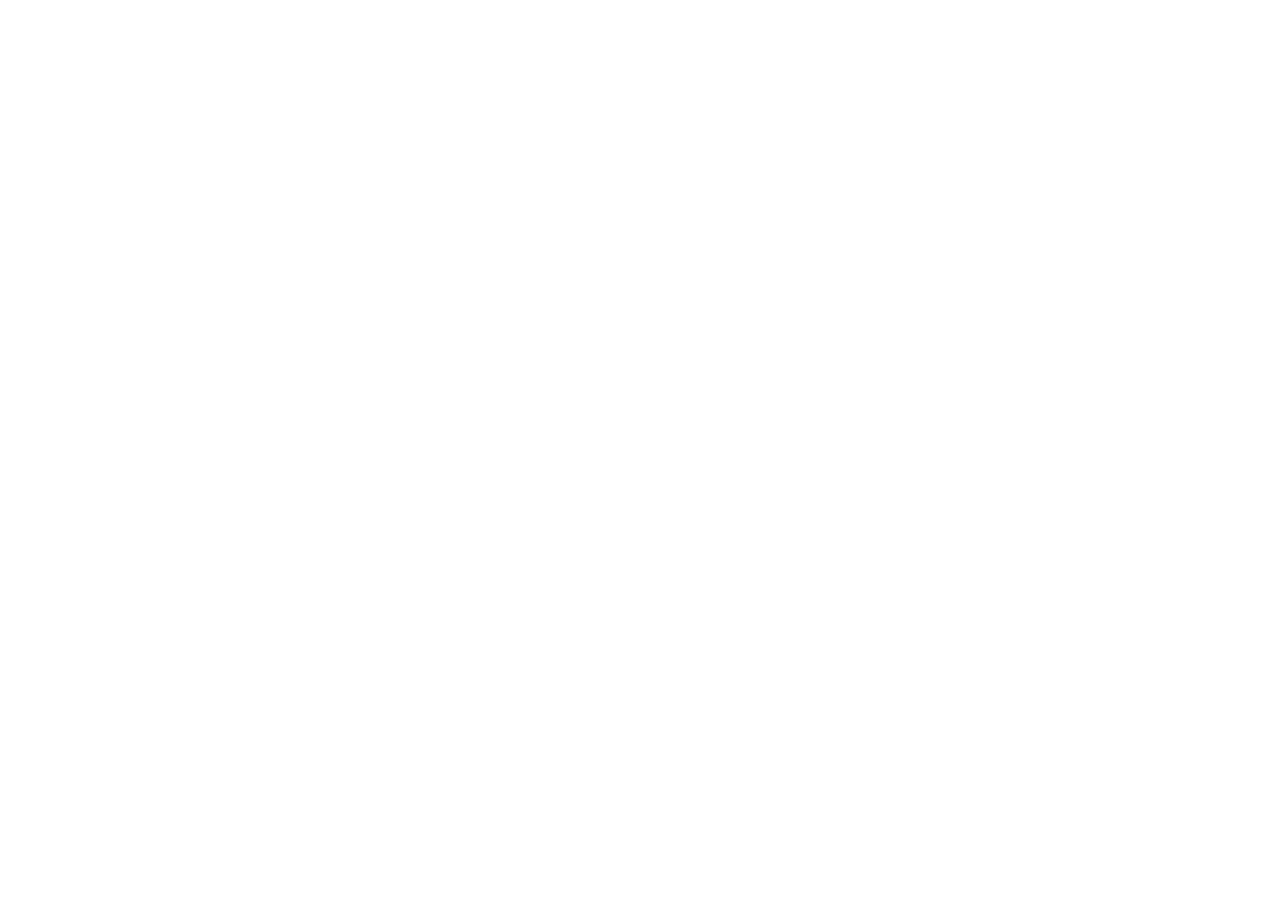
==== dashboard.html @ f735b398 "Updated demo structure." ====
<!DOCTYPE html>
<html lang="en">
<head>
    <meta charset="UTF-8">
    <meta http-equiv="X-UA-Compatible" content="IE=edge">
    <meta name="viewport" content="width=device-width, initial-scale=1.0">
    <link href="https://cdn.jsdelivr.net/npm/bootstrap@5.0.1/dist/css/bootstrap.min.css" rel="stylesheet" integrity="sha384-+0n0xVW2eSR5OomGNYDnhzAbDsOXxcvSN1TPprVMTNDbiYZCxYbOOl7+AMvyTG2x" crossorigin="anonymous">
    <link rel="preconnect" href="https://fonts.gstatic.com">
    <link rel="preconnect" href="https://fonts.gstatic.com">
    <link href="https://fonts.googleapis.com/css2?family=Comfortaa:wght@400;700&family=Roboto:wght@400;700&display=swap" rel="stylesheet">    <link rel="stylesheet" href="css/style-guide.css">
    
    <title>Zang-dashboard</title>
</head>
<body>
    <!-- Creating the side nav -->

</body>
</html>
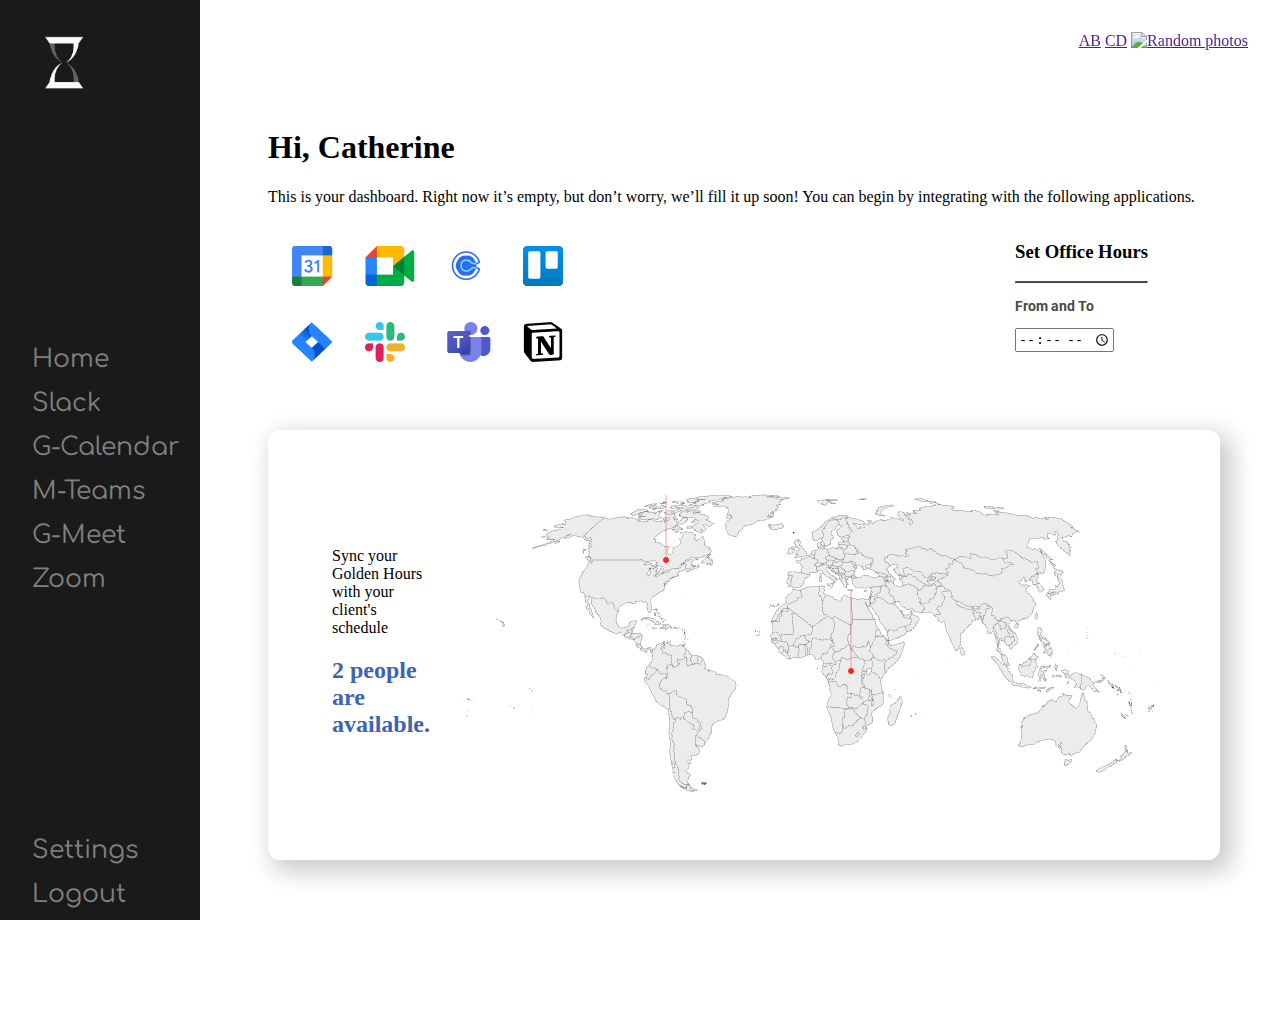
==== commit cb38575a: "updating the dashboard code" ====
--- a/dashboard.html
+++ b/dashboard.html
@@ -8,11 +8,75 @@
     <link rel="preconnect" href="https://fonts.gstatic.com">
     <link rel="preconnect" href="https://fonts.gstatic.com">
     <link href="https://fonts.googleapis.com/css2?family=Comfortaa:wght@400;700&family=Roboto:wght@400;700&display=swap" rel="stylesheet">    <link rel="stylesheet" href="css/style-guide.css">
-    
+    <link rel="stylesheet" href="css/dashboard.css">
     <title>Zang-dashboard</title>
 </head>
 <body>
-    <!-- Creating the side nav -->
+    <!-- Creating the custom side nav -->
+    <div class="side-nav-custom">
+        <a href="index.html"><img src="images/zang-logo-light.png" alt="zang logo light" class="sidenav-logo"></a>
+        <div>
+        <a href="#">Home</a>
+        <a href="#">Slack</a>
+        <a href="#">G-Calendar</a>
+        <a href="#">M-Teams</a>
+        <a href="#">G-Meet</a>
+        <a href="#">Zoom</a>
+        </div>
+        <div class="sidenav-bottom-cta">
+            <a href="#">Settings</a>
+            <a href="#">Logout</a>
+        </div>
+    </div>
+    <!-- Creating custom top nav -->
+    <div class="top-nav-custom">
+        <a href="">AB</a>
+        <a href="">CD</a>
+        <a href=""><img src="https://source.unsplash.com/random" alt="Random photos" class="icon-of-size"></a>
+    </div>
+
+    <!-- Creating the core body of the dashboard -->
+<div class="content-is-all-here">
+    <!-- The Home section -->
+    <section class="dashboard-home-tab">
+        <h1>Hi, Catherine</h1>
+        <p>This is your dashboard. Right now it’s empty, but don’t worry, we’ll fill it up soon! You can begin by integrating with the following applications.</p>
+        <div class="icons-and-office">
+            <div class="integrate-icons-group">
+                <a href=""><img src="images/integration-icons/1024px-Google_Calendar_icon_(2020) 1.png" alt="" class="grid-item icons-of-size"></a>
+                <a href=""><img src="images/integration-icons/1024px-Google_Meet_icon_(2020) 1.png" alt="" class="grid-item icons-of-size"></a>
+                <a href=""><img src="images/integration-icons/calendly.png" alt="" class="grid-item icons-of-size"></a>
+                <a href=""><img src="images/integration-icons/Group 1236.png" alt="" class="grid-item icons-of-size"></a>
+                <a href=""><img src="images/integration-icons/Group 1237.png" alt="" class="grid-item icons-of-size"></a>
+                <a href=""><img src="images/integration-icons/Group.png" alt="" class="grid-item icons-of-size"></a>
+                <a href=""><img src="images/integration-icons/Microsoft_Office_Teams_(2018–present) 1.png" alt="" class="grid-item icons-of-size"></a>
+                <a href=""><img src="images/integration-icons/notion-logo-1 1.png" alt="" class="grid-item icons-of-size"></a>
+            </div>
+            <div class="set-office-hours">
+                <h3 class="grid-item">Set Office Hours</h3>
+                <hr class="solid">
+                <p class="caption-text">From and To</p>
+                <input class="form-control" type="time" placeholder="From and To" aria-label="time input example">
+            </div>
+        </div>
+        <div class="world-map-container">
+            <div class="grid-item world-map-content">
+                <p>Sync your Golden Hours with your client's schedule</p>
+                <h2 style="color: #3C64B1;">2 people are available.</h2>
+            </div>
+            <div class="grid-items">
+                <img src="images/world-map.png" alt="World maps and location">
+            </div>
+        </div>
+    </section> 
+    
+    
+
+
+
+</div>
+    <!-- The scripts -->
+    <script src="https://cdn.jsdelivr.net/npm/bootstrap@5.0.1/dist/js/bootstrap.bundle.min.js" integrity="sha384-gtEjrD/SeCtmISkJkNUaaKMoLD0//ElJ19smozuHV6z3Iehds+3Ulb9Bn9Plx0x4" crossorigin="anonymous"></script>
 
 </body>
 </html>--- a/css/dashboard.css
+++ b/css/dashboard.css
@@ -0,0 +1,143 @@
+/* Something universal */
+.content-is-all-here {
+    margin-left: 200px;
+    padding: 60px 20px 60px 20px;
+    height: 100vh;
+}
+.caption-text {
+    font-size: 14px;
+    font-family: 'Roboto', sans-serif;
+    font-weight: bold;
+    color: #4a4a4a;
+}
+/* Solid border */
+hr.solid {
+    border-top: 2px solid #4a4a4a;
+  }
+
+/* All side nav related CSS */
+
+.side-nav-custom {
+    height: 100%;
+    width: 200px;
+    position: fixed;
+    z-index: 1;
+    top: 0;
+    left: 0;
+    background-color: #1a1a1a;
+    overflow-x: hidden;
+    padding-top: 20px;
+    display: flex;
+    flex-direction: column;
+    justify-content: space-between;
+}
+.side-nav-custom a {
+    padding: 8px 8px 8px 32px;
+    text-decoration: none;
+    font-size: 25px;
+    color: #818181;
+    transition: 0.3s;
+    font-family: 'Comfortaa';
+    display: block;
+  }
+.side-nav-custom a:active {
+    background-color: #3C64B1;
+    color: #f9f9f9;
+}
+  
+  /* When you mouse over the navigation links, change their color */
+  .side-nav-custom a:hover {
+    color: #f1f1f1;
+  }
+
+  /* This is the logo on the side nav */
+.sidenav-logo {
+    width: 64px;
+    margin-top: 2%;
+}
+/* This is for any other icon file */
+.icon-of-size {
+    width: 32px;
+    height: 32px;
+}
+
+/* This is side nav bottom links like settings and logout */
+.sidenav-bottom-cta {
+    margin-bottom: 2%;
+}
+
+/* All top nav related css */
+
+.top-nav-custom {
+    position: fixed;
+    top: 32px;
+    left: auto;
+    right: 32px;
+}
+
+/* Main Content properties here */
+
+/* home properties */
+.dashboard-home-tab {
+    padding: 40px;
+}
+
+.integrate-icons-group {
+    margin-top: 24px;
+    margin-bottom: 24px;
+    display: inline-grid;
+    grid-template-columns: auto auto auto auto;
+    grid-column-gap: 32px;
+    grid-row-gap: 32px;
+}
+.set-office-hours {
+    display: block;
+}
+.icons-and-office {
+    display: flex;
+    justify-content: space-between;
+    padding-left: 24px;
+    padding-right: 64px;
+}
+.world-map-container {
+    display: inline-grid;
+    grid-template-columns: 1fr 1fr;
+    grid-column-gap: 32px;
+    padding: 64px;
+    justify-items: center;
+    align-items: center;
+    box-shadow: 8px 8px 24px 4px #cacaca;
+    margin-top: 40px;
+    margin-bottom: 40px;
+    border-radius: 12px;
+}
+
+
+
+
+
+
+/* Making sidenav responsive */
+
+@media screen and (max-width: 700px) {
+    .side-nav-custom {
+        width: 100%;
+        height: auto;
+        position: relative;
+        display: inline-block;
+        justify-content: center;
+    }
+    .side-nav-custom a {
+        float: left;
+        font-size: 16px;
+    }
+}
+
+@media screen and (max-width: 400px) {
+    .side-nav-custom a{
+        text-align: center;
+        float: none;
+        font-size: 16px;
+
+    }
+}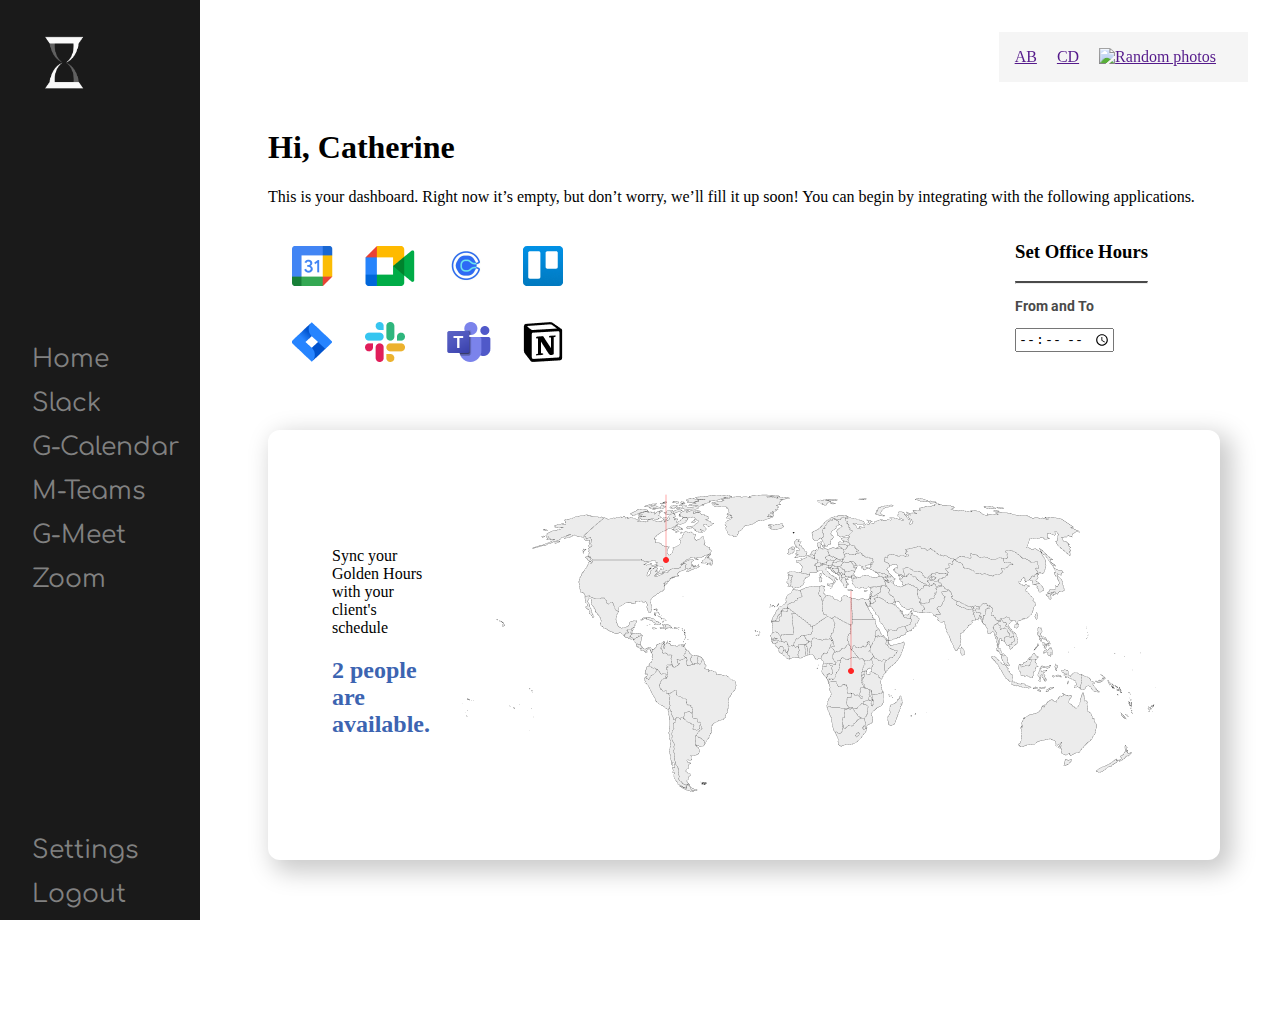
==== commit 6e649e89: "updated top nav elements background" ====
--- a/dashboard.html
+++ b/dashboard.html
@@ -30,9 +30,9 @@
     </div>
     <!-- Creating custom top nav -->
     <div class="top-nav-custom">
-        <a href="">AB</a>
-        <a href="">CD</a>
-        <a href=""><img src="https://source.unsplash.com/random" alt="Random photos" class="icon-of-size"></a>
+        <a href="" style="margin-right: 16px;">AB</a>
+        <a href="" style="margin-right: 16px;">CD</a>
+        <a href="" style="margin-right: 16px;"><img src="https://source.unsplash.com/random" alt="Random photos" class="icon-of-size"></a>
     </div>
 
     <!-- Creating the core body of the dashboard -->
--- a/css/dashboard.css
+++ b/css/dashboard.css
@@ -3,6 +3,7 @@
     margin-left: 200px;
     padding: 60px 20px 60px 20px;
     height: 100vh;
+    overflow: hidden;
 }
 .caption-text {
     font-size: 14px;
@@ -73,6 +74,8 @@
     top: 32px;
     left: auto;
     right: 32px;
+    background-color: rgba(229, 229, 229, 0.4);
+    padding: 16px;
 }
 
 /* Main Content properties here */
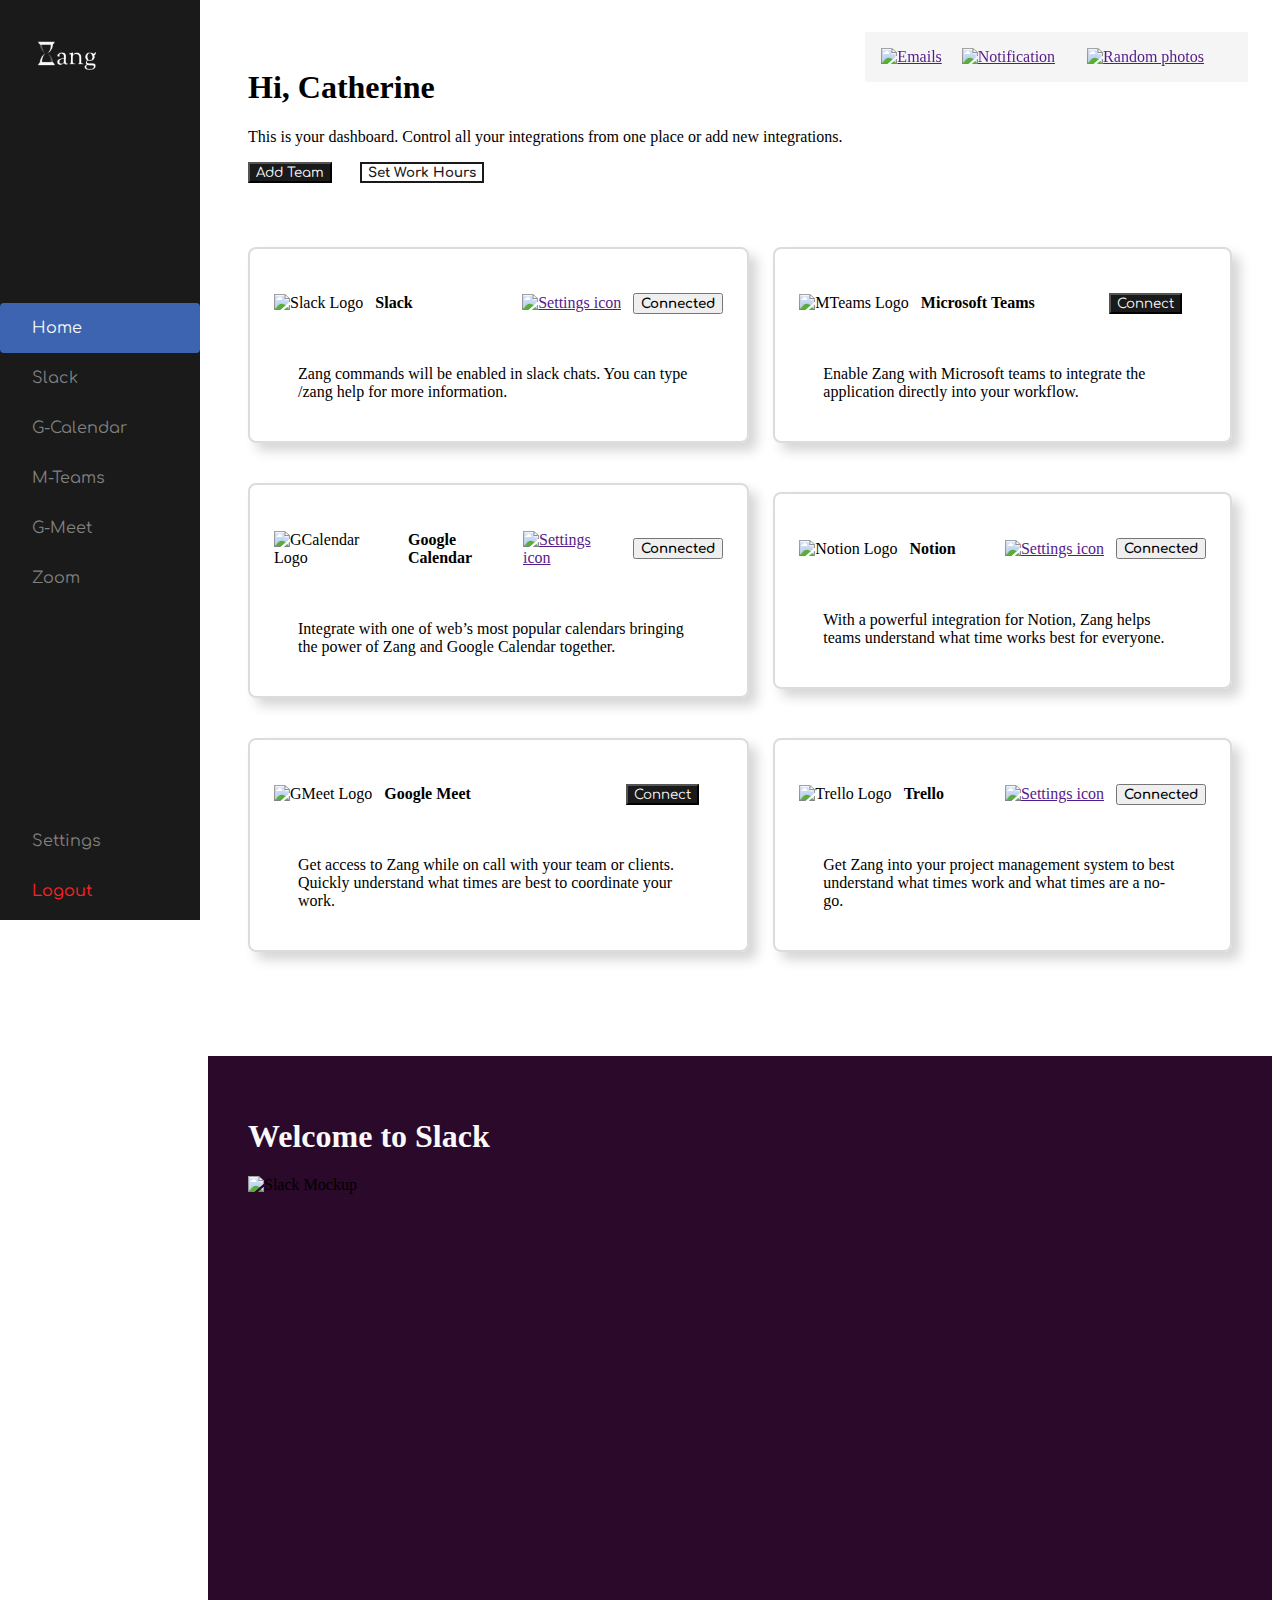
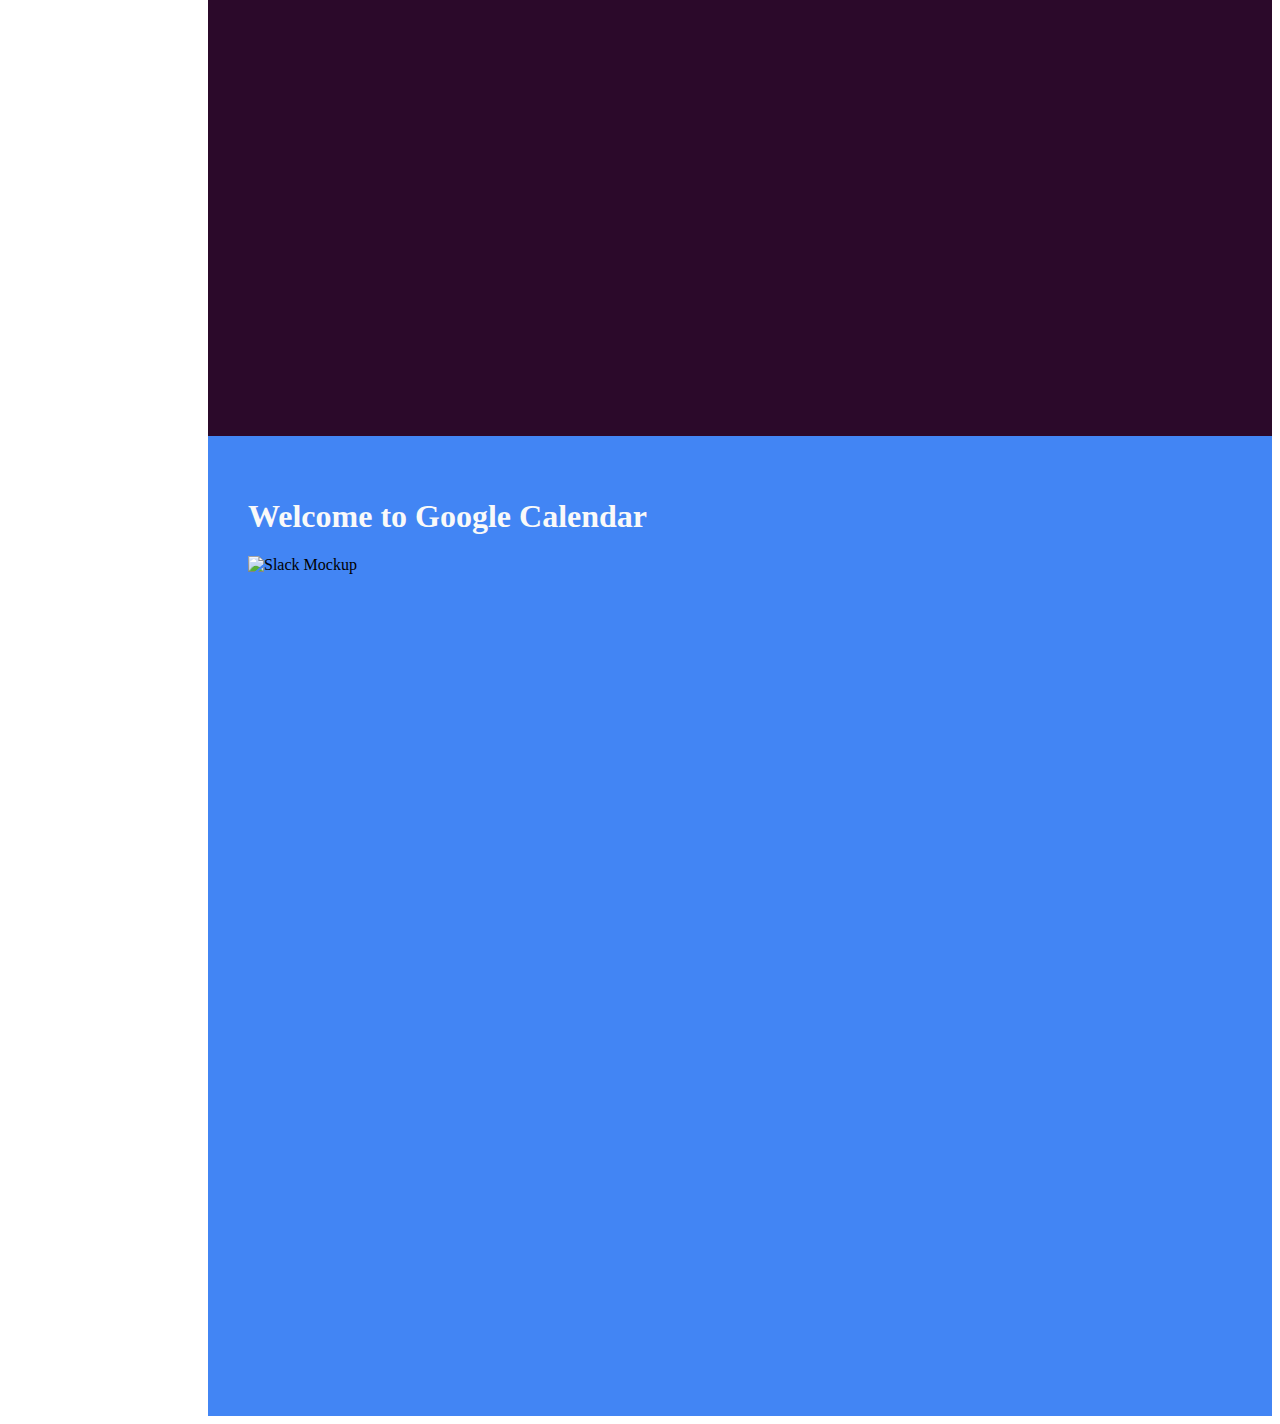
==== commit 3760a4e4: "updated logo and some css" ====
--- a/dashboard.html
+++ b/dashboard.html
@@ -14,69 +14,121 @@
 <body>
     <!-- Creating the custom side nav -->
     <div class="side-nav-custom">
-        <a href="index.html"><img src="images/zang-logo-light.png" alt="zang logo light" class="sidenav-logo"></a>
-        <div>
-        <a href="#">Home</a>
-        <a href="#">Slack</a>
-        <a href="#">G-Calendar</a>
-        <a href="#">M-Teams</a>
-        <a href="#">G-Meet</a>
-        <a href="#">Zoom</a>
+        <a href="index.html"><img src="images/logo-new.png" alt="zang logo light" class="sidenav-logo"></a>
+        <div class="side-nav-link-container">
+        <a href="#" id="nav-link-home" class="side-nav-link active-side-nav" onclick="toggleNavbarActive(this)">Home</a>
+        <a href="#slack-home-tab" class="side-nav-link" onclick="toggleNavbarActive(this)">Slack</a>
+        <a href="#gcalendar-home-tab" onclick="toggleNavbarActive(this)">G-Calendar</a>
+        <a href="#" onclick="toggleNavbarActive(this)">M-Teams</a>
+        <a href="#" onclick="toggleNavbarActive(this)">G-Meet</a>
+        <a href="#" onclick="toggleNavbarActive(this)">Zoom</a>
         </div>
         <div class="sidenav-bottom-cta">
             <a href="#">Settings</a>
-            <a href="#">Logout</a>
+            <a href="index.html" style="color: #FF2424;">Logout</a>
         </div>
     </div>
     <!-- Creating custom top nav -->
     <div class="top-nav-custom">
-        <a href="" style="margin-right: 16px;">AB</a>
-        <a href="" style="margin-right: 16px;">CD</a>
+        <a href="" style="margin-right: 16px;"><img src="images/email notification.png" alt="Emails" class="icons-of-size"></a>
+        <a href="" style="margin-right: 16px;"><img src="images/notification.png" alt="Notification" class="icons-of-size"></a>
         <a href="" style="margin-right: 16px;"><img src="https://source.unsplash.com/random" alt="Random photos" class="icon-of-size"></a>
     </div>
 
     <!-- Creating the core body of the dashboard -->
 <div class="content-is-all-here">
     <!-- The Home section -->
-    <section class="dashboard-home-tab">
+    <section class="dashboard-home-tab" id="dashboard-home-tab">
         <h1>Hi, Catherine</h1>
-        <p>This is your dashboard. Right now it’s empty, but don’t worry, we’ll fill it up soon! You can begin by integrating with the following applications.</p>
-        <div class="icons-and-office">
-            <div class="integrate-icons-group">
-                <a href=""><img src="images/integration-icons/1024px-Google_Calendar_icon_(2020) 1.png" alt="" class="grid-item icons-of-size"></a>
-                <a href=""><img src="images/integration-icons/1024px-Google_Meet_icon_(2020) 1.png" alt="" class="grid-item icons-of-size"></a>
-                <a href=""><img src="images/integration-icons/calendly.png" alt="" class="grid-item icons-of-size"></a>
-                <a href=""><img src="images/integration-icons/Group 1236.png" alt="" class="grid-item icons-of-size"></a>
-                <a href=""><img src="images/integration-icons/Group 1237.png" alt="" class="grid-item icons-of-size"></a>
-                <a href=""><img src="images/integration-icons/Group.png" alt="" class="grid-item icons-of-size"></a>
-                <a href=""><img src="images/integration-icons/Microsoft_Office_Teams_(2018–present) 1.png" alt="" class="grid-item icons-of-size"></a>
-                <a href=""><img src="images/integration-icons/notion-logo-1 1.png" alt="" class="grid-item icons-of-size"></a>
+        <p>This is your dashboard. Control all your integrations from one place or add new integrations.</p>
+        <div class="dashboard-home-cta">
+            <button type="button" class="btn btn-primary">Add Team</button>
+            <button type="button" class="btn btn-secondary">Set Work Hours</button>
+        </div>
+        <div class="integration-container">
+            <div class="integration-card grid-items">
+                <div class="integration-card-header">
+                    <img src="images/integration-icons/slack.png" alt="Slack Logo" style="margin-right: 12px;">
+                    <h4 style="margin-right: auto;">Slack</h4>
+                    <a href=""><img src="images/settings.png" alt="Settings icon" style="margin-left: auto;"></a>
+                    <button type="button" class="btn btn-success" style="margin-left: 12px;">Connected</button>
+                </div>
+                <div class="integration-card-info"> 
+                    <p>Zang commands will be enabled in slack chats. You can type /zang help for more information.</p>
+                </div>
             </div>
-            <div class="set-office-hours">
-                <h3 class="grid-item">Set Office Hours</h3>
-                <hr class="solid">
-                <p class="caption-text">From and To</p>
-                <input class="form-control" type="time" placeholder="From and To" aria-label="time input example">
+            <div class="integration-card grid-items">
+                <div class="integration-card-header">
+                    <img src="images/integration-icons/teams.png" alt="MTeams Logo" style="margin-right: 12px;">
+                    <h4 style="margin-right: auto;">Microsoft Teams</h4>
+                    <button type="button" class="btn btn-primary">Connect</button>
+                </div>
+                <div class="integration-card-info"> 
+                    <p>Enable Zang with Microsoft teams to integrate the application directly into your workflow.</p>
+                </div>
             </div>
-        </div>
-        <div class="world-map-container">
-            <div class="grid-item world-map-content">
-                <p>Sync your Golden Hours with your client's schedule</p>
-                <h2 style="color: #3C64B1;">2 people are available.</h2>
+            <div class="integration-card grid-items">
+                <div class="integration-card-header">
+                    <img src="images/integration-icons/g calendar.png" alt="GCalendar Logo" style="margin-right: 12px;">
+                    <h4 style="margin-right: auto;">Google Calendar</h4>
+                    <a href=""><img src="images/settings.png" alt="Settings icon" style="margin-left: auto;"></a>
+                    <button type="button" class="btn btn-success" style="margin-left: 12px;">Connected</button>
+                </div>
+                <div class="integration-card-info"> 
+                    <p>Integrate with one of web’s most popular calendars bringing the power of Zang and Google Calendar together.</p>
+                </div>
             </div>
-            <div class="grid-items">
-                <img src="images/world-map.png" alt="World maps and location">
+            <div class="integration-card grid-items">
+                <div class="integration-card-header">
+                    <img src="images/integration-icons/notion.png" alt="Notion Logo" style="margin-right: 12px;">
+                    <h4 style="margin-right: auto;">Notion</h4>
+                    <a href=""><img src="images/settings.png" alt="Settings icon" style="margin-left: auto;"></a>
+                    <button type="button" class="btn btn-success" style="margin-left: 12px;">Connected</button>
+                </div>
+                <div class="integration-card-info"> 
+                    <p>With a powerful integration for Notion, Zang helps teams understand what time works best for everyone.</p>
+                </div>
+            </div>
+            <div class="integration-card grid-items">
+                <div class="integration-card-header">
+                    <img src="images/integration-icons/g meet.png" alt="GMeet Logo" style="margin-right: 12px;">
+                    <h4 style="margin-right: auto;">Google Meet</h4>
+                    <button type="button" class="btn btn-primary">Connect</button>
+                </div>
+                <div class="integration-card-info"> 
+                    <p>Get access to Zang while on call with your team or clients. Quickly understand what times are best to coordinate your work.</p>
+                </div>
+            </div>
+            <div class="integration-card grid-items">
+                <div class="integration-card-header">
+                    <img src="images/integration-icons/trello.png" alt="Trello Logo" style="margin-right: 12px;">
+                    <h4 style="margin-right: auto;">Trello</h4>
+                    <a href=""><img src="images/settings.png" alt="Settings icon" style="margin-left: auto;"></a>
+                    <button type="button" class="btn btn-success" style="margin-left: 12px;">Connected</button>
+                </div>
+                <div class="integration-card-info"> 
+                    <p>Get Zang into your project management system to best understand what times work and what times are a no-go.</p>
+                </div>
             </div>
         </div>
     </section> 
     
-    
+    <section class="slack-home-tab" id="slack-home-tab">
+        <h1 style="color: #f9f9f9;">Welcome to Slack</h1>
+        <img src="images/slack-mockup.png" alt="Slack Mockup">
+    </section>
+
+    <section class="gcalendar-home-tab" id="gcalendar-home-tab">
+        <h1 style="color: #f9f9f9;">Welcome to Google Calendar</h1>
+        <img src="images/gcalendar.png" alt="Slack Mockup">
+    </section>
+
 
 
 
 </div>
     <!-- The scripts -->
     <script src="https://cdn.jsdelivr.net/npm/bootstrap@5.0.1/dist/js/bootstrap.bundle.min.js" integrity="sha384-gtEjrD/SeCtmISkJkNUaaKMoLD0//ElJ19smozuHV6z3Iehds+3Ulb9Bn9Plx0x4" crossorigin="anonymous"></script>
-
+    <script src="dashboard.js"></script>
 </body>
 </html>--- a/css/dashboard.css
+++ b/css/dashboard.css
@@ -1,9 +1,6 @@
 /* Something universal */
 .content-is-all-here {
     margin-left: 200px;
-    padding: 60px 20px 60px 20px;
-    height: 100vh;
-    overflow: hidden;
 }
 .caption-text {
     font-size: 14px;
@@ -11,6 +8,30 @@
     font-weight: bold;
     color: #4a4a4a;
 }
+.btn-primary {
+    background-color: #1a1a1a;
+    color: #f9f9f9;
+    font-family: 'Comfortaa';
+    margin-right: 24px;
+}
+.btn-secondary {
+    border: 2px solid #1a1a1a;
+    background-color: transparent;
+    color: #1a1a1a;
+    font-family: 'Comfortaa';
+    font-weight: bold;
+    margin-right: 24px;
+}
+.btn-success {
+    font-family: 'Comfortaa';
+    font-weight: bold;
+}
+.active-side-nav {
+    background: #3C64B1;
+    border-radius: 4px;
+    color: #f9f9f9 !important;
+}
+
 /* Solid border */
 hr.solid {
     border-top: 2px solid #4a4a4a;
@@ -33,23 +54,22 @@
     justify-content: space-between;
 }
 .side-nav-custom a {
-    padding: 8px 8px 8px 32px;
+    padding: 16px 16px 16px 32px;
     text-decoration: none;
-    font-size: 25px;
+    font-size: 16px;
     color: #818181;
     transition: 0.3s;
     font-family: 'Comfortaa';
     display: block;
   }
-.side-nav-custom a:active {
-    background-color: #3C64B1;
-    color: #f9f9f9;
-}
+
   
   /* When you mouse over the navigation links, change their color */
   .side-nav-custom a:hover {
     color: #f1f1f1;
   }
+
+
 
   /* This is the logo on the side nav */
 .sidenav-logo {
@@ -58,8 +78,10 @@
 }
 /* This is for any other icon file */
 .icon-of-size {
-    width: 32px;
-    height: 32px;
+    width: 30px;
+    height: 30px;
+    margin-left: 12px;
+    margin-right: 12px;
 }
 
 /* This is side nav bottom links like settings and logout */
@@ -80,43 +102,56 @@
 
 /* Main Content properties here */
 
-/* home properties */
+/* sectional properties */
 .dashboard-home-tab {
     padding: 40px;
+    height: 100%;
+}
+.slack-home-tab {
+    padding: 40px;
+    height: 100vh;
+    background: #2B092A;
+}
+.gcalendar-home-tab {
+    padding: 40px;
+    height: 100vh;
+    background: #4285F4;
 }
 
-.integrate-icons-group {
-    margin-top: 24px;
-    margin-bottom: 24px;
-    display: inline-grid;
-    grid-template-columns: auto auto auto auto;
-    grid-column-gap: 32px;
-    grid-row-gap: 32px;
+
+/* Things about the integration cards */
+.integration-card-header {
+    display: inline-flex;
+    align-items: center;
+    width: 100%;
+    margin-bottom: 16px;
 }
-.set-office-hours {
-    display: block;
+.integration-card {
+    width: 100% auto;
+    padding: 24px;
+    border: 2px solid #DCDCDC;
+    box-shadow: 8px 8px 12px rgba(52, 52, 52, 0.2);
+    border-radius: 8px;
 }
-.icons-and-office {
-    display: flex;
-    justify-content: space-between;
-    padding-left: 24px;
-    padding-right: 64px;
+.integration-card-info {
+    margin-left: 24px;
+    margin-right: 24px;
 }
-.world-map-container {
-    display: inline-grid;
-    grid-template-columns: 1fr 1fr;
-    grid-column-gap: 32px;
-    padding: 64px;
+
+.integration-container {
+    display: grid;
+    grid-template-columns: auto auto;
+    grid-column-gap: 24px;
+    grid-row-gap: 40px !important;
+    padding-left: 0px;
+    padding-top: 24px;
+    padding-bottom: 24px;
     justify-items: center;
     align-items: center;
-    box-shadow: 8px 8px 24px 4px #cacaca;
     margin-top: 40px;
     margin-bottom: 40px;
     border-radius: 12px;
 }
-
-
-
 
 
 
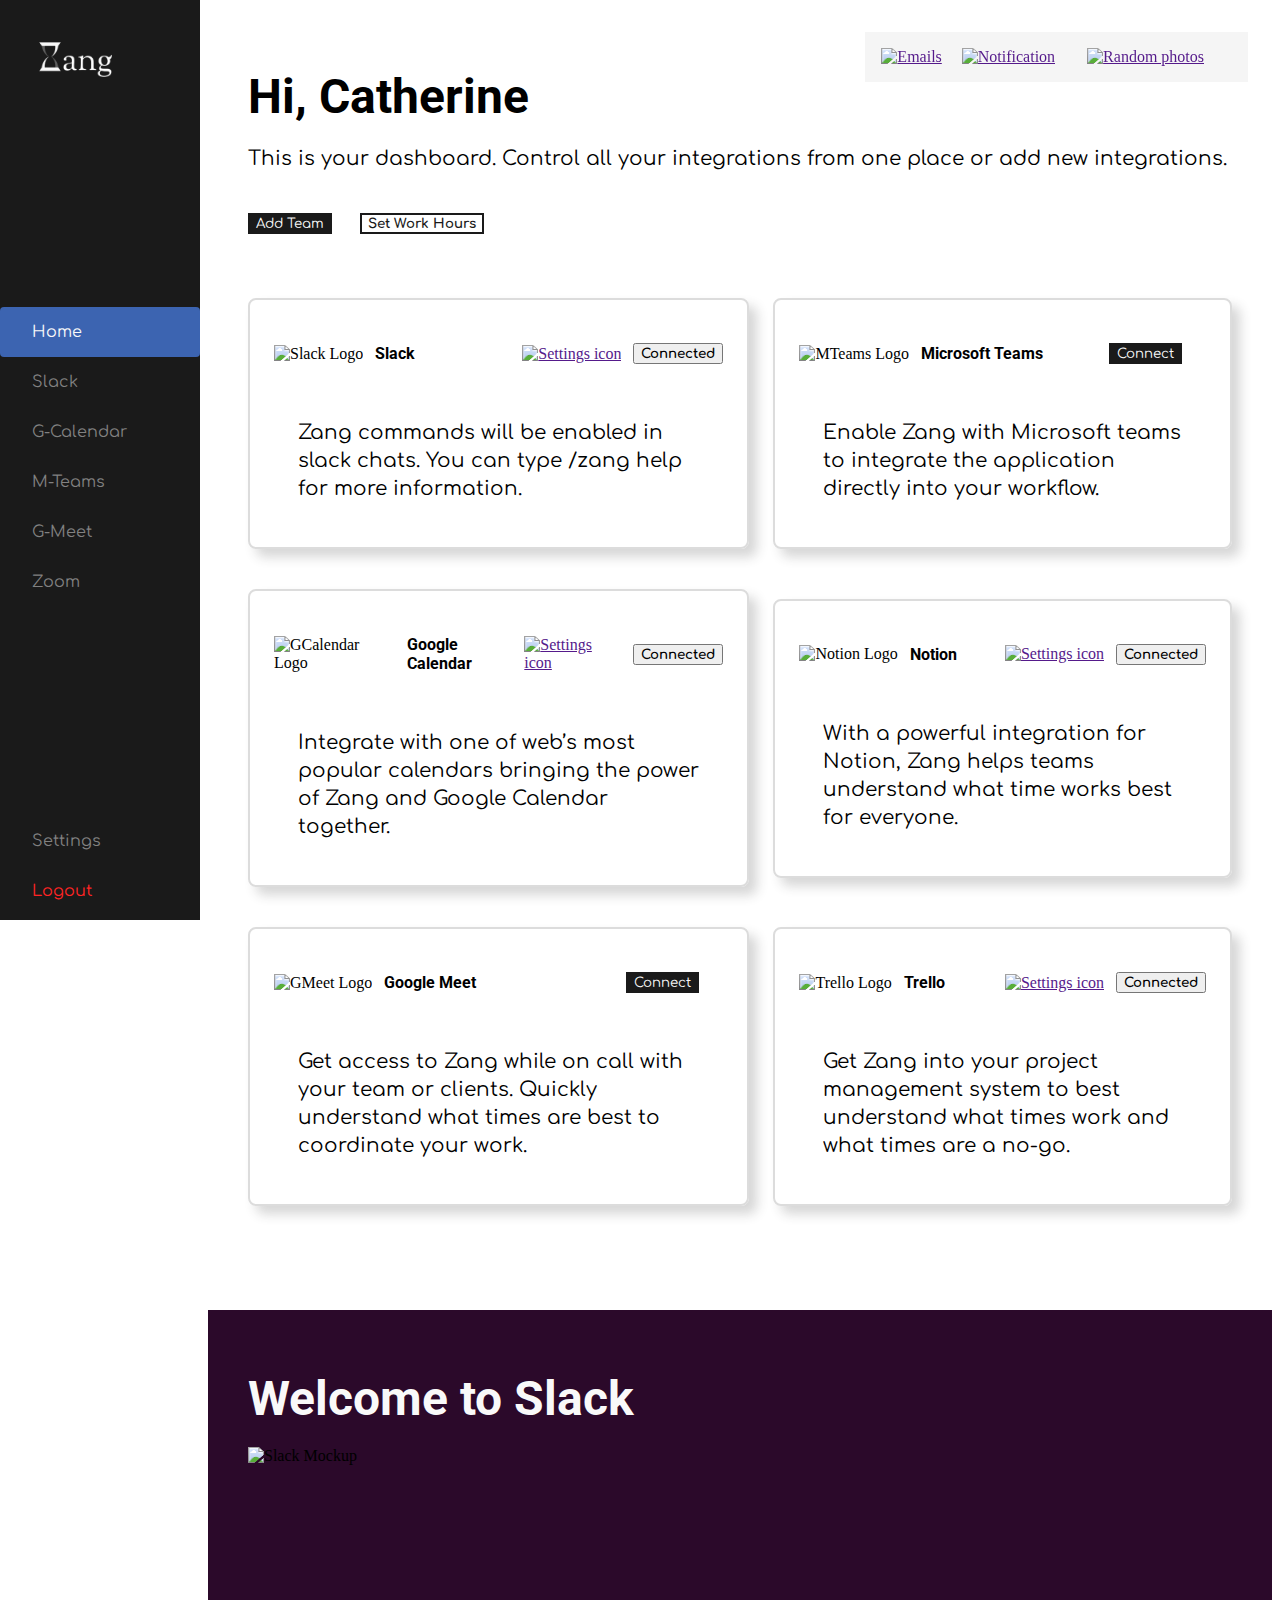
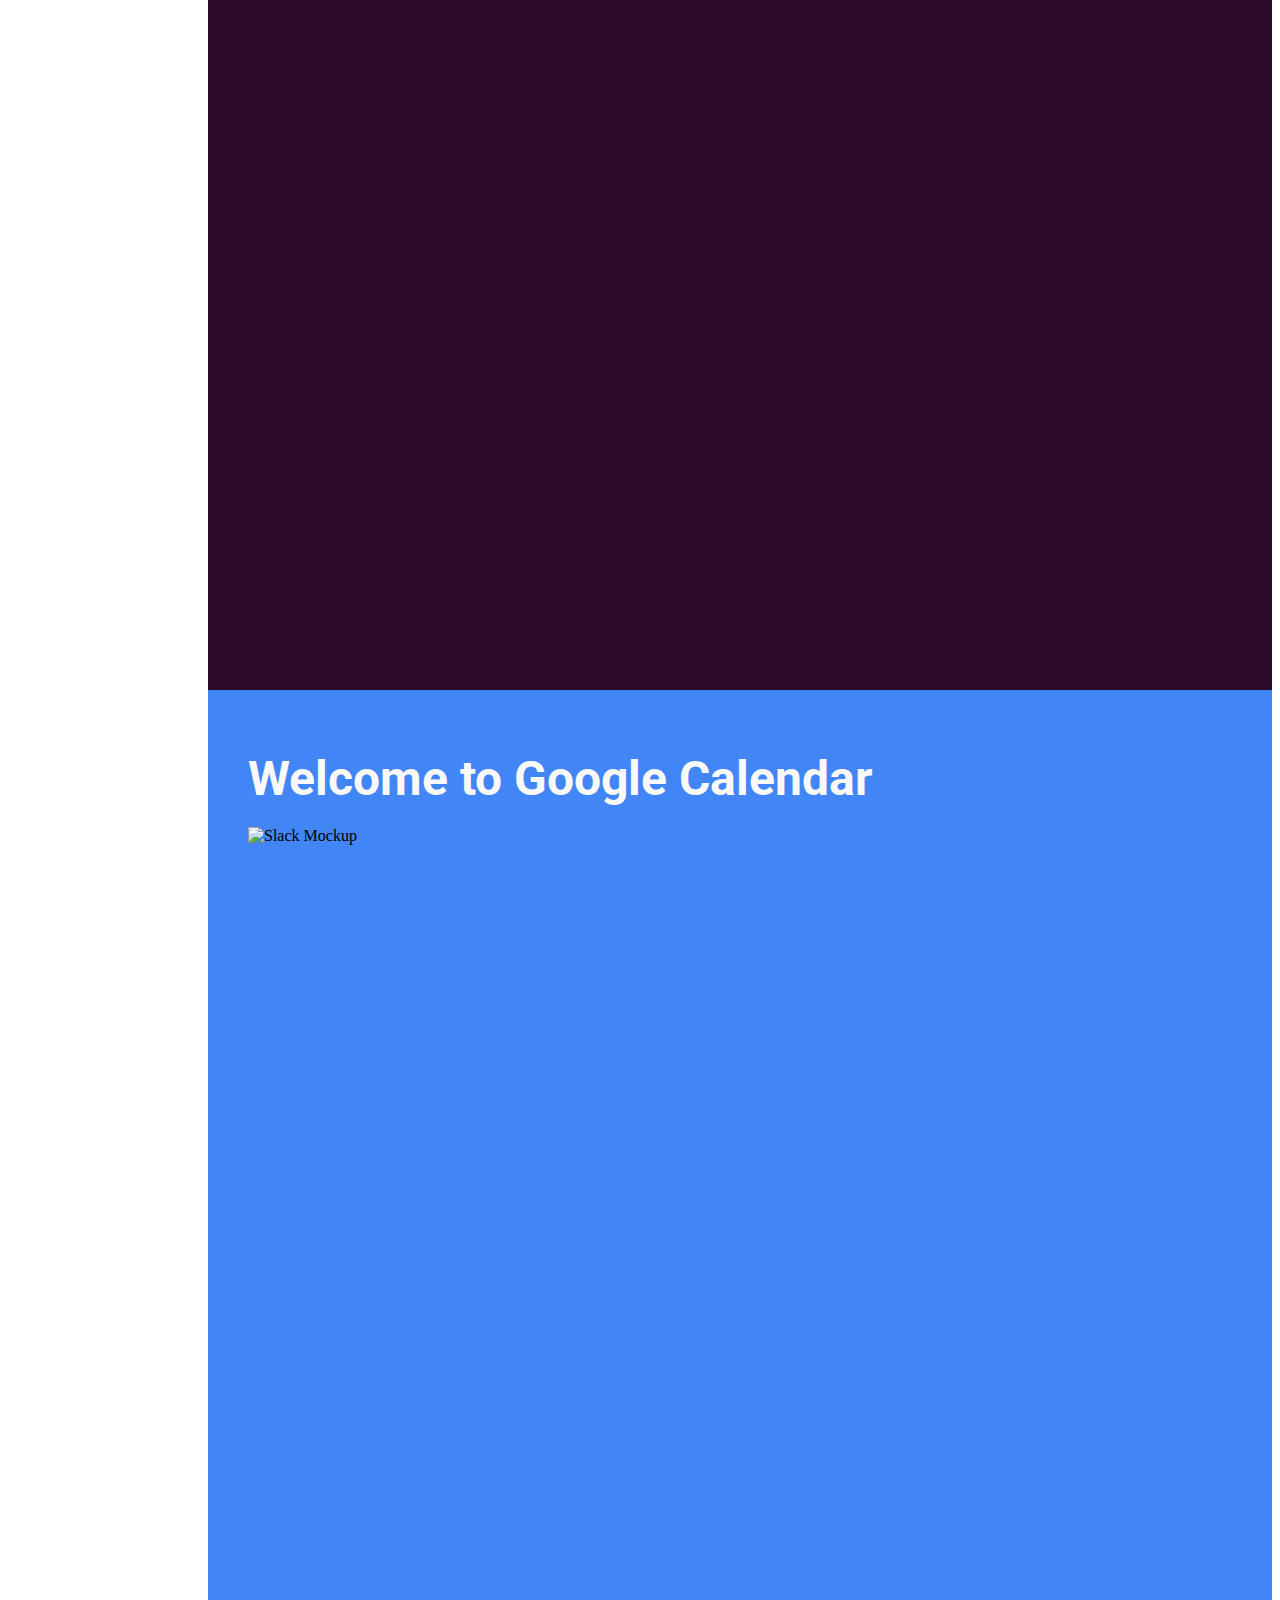
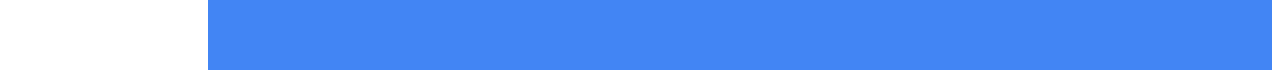
==== commit d5a67944: "Added hotjar link and made minor changes" ====
--- a/dashboard.html
+++ b/dashboard.html
@@ -9,6 +9,19 @@
     <link rel="preconnect" href="https://fonts.gstatic.com">
     <link href="https://fonts.googleapis.com/css2?family=Comfortaa:wght@400;700&family=Roboto:wght@400;700&display=swap" rel="stylesheet">    <link rel="stylesheet" href="css/style-guide.css">
     <link rel="stylesheet" href="css/dashboard.css">
+
+<!-- Hotjar Tracking Code for https://akshobhya-sharma.github.io/zang-dev-folder/dashboard.html# -->
+    <script>
+        (function(h,o,t,j,a,r){
+            h.hj=h.hj||function(){(h.hj.q=h.hj.q||[]).push(arguments)};
+            h._hjSettings={hjid:2467768,hjsv:6};
+            a=o.getElementsByTagName('head')[0];
+            r=o.createElement('script');r.async=1;
+            r.src=t+h._hjSettings.hjid+j+h._hjSettings.hjsv;
+            a.appendChild(r);
+        })(window,document,'https://static.hotjar.com/c/hotjar-','.js?sv=');
+    </script>
+
     <title>Zang-dashboard</title>
 </head>
 <body>
@@ -40,7 +53,7 @@
     <!-- The Home section -->
     <section class="dashboard-home-tab" id="dashboard-home-tab">
         <h1>Hi, Catherine</h1>
-        <p>This is your dashboard. Control all your integrations from one place or add new integrations.</p>
+        <p style="margin-bottom: 40px">This is your dashboard. Control all your integrations from one place or add new integrations.</p>
         <div class="dashboard-home-cta">
             <button type="button" class="btn btn-primary">Add Team</button>
             <button type="button" class="btn btn-secondary">Set Work Hours</button>
--- a/css/style-guide.css
+++ b/css/style-guide.css
@@ -0,0 +1,193 @@
+:is(h1, h2, h3, h4, h5, h6) {
+    font-family: 'Roboto', sans-serif;
+    font-weight: 700;
+    margin-bottom: 20px;
+    margin-top: 20px;   
+  }
+p {
+      font-family: 'Comfortaa';
+      font-size: 20px;
+      font-weight: 400;
+      line-height: 28px;
+  }
+h1 { font-size: 48px;}
+h2 { font-size: 32px;}
+h3 { font-size: 24px;}
+
+.caption-1 {
+      font-family: 'Comfortaa';
+      font-size: 14px;
+      font-weight: bold;
+      line-height: 16px;
+  }
+
+  /* Sticky class */
+.sticky {
+    position: fixed;
+    top: 0;
+    width: 100%;
+    z-index: 50;
+  }
+  
+/* Stick Content Management */
+  .sticky + .content {
+    padding-top: 60px;
+  }
+
+/* Nav bar elements of all kinds */
+.nav-logo {
+    height: 32px;
+    margin: 12px;
+}
+
+.nav-link {
+    padding: 12px;
+    padding-left: 20px !important;
+    padding-right: 20px !important;
+}
+
+/* Header and it's components */
+.style-guide-header {
+    background-color: #3C64B1;
+    margin-left: 0px;
+    margin-right: 0px;
+    padding: 64px;
+}
+
+.style-guide-header h1 {
+    color: whitesmoke;
+    text-align: center;
+    font-size: 2.4rem;
+    font-weight: 300;
+}
+
+/* Sections and their configurations */
+
+/* home section */
+.home-section {
+    width: 100% auto;
+    height: 70vh;
+    display: flex;
+    align-items: stretch;
+    justify-content: center;
+    padding-left: 20px;
+    padding-right: 20px;
+}
+
+.home-section-content {
+    margin: auto;
+    font-family: 'Comfortaa';
+}
+.home-section-content h1 {
+    font-weight: 700;
+    margin-bottom: 24px;
+}
+
+/* colors section */
+.color-section {
+    padding: 80px;
+    background-color: #ececec;
+    font-family: 'Comfortaa';
+    font-weight: 700;
+}
+.color-card {
+    height: auto;
+    margin-right: 40px;
+}
+.color-block {
+    width: 100% auto;
+    height: 120px;
+    margin-bottom: 12px;
+}
+
+.black  {
+    background-color: #1a1a1a;
+}
+.white-f9 {
+    background-color: #f9f9f9;
+    border-style: solid;
+    border-width: 1px;
+    border-color: #1a1a1a;
+}
+.blue-1 {
+    background-color: #2D8BBA;
+}
+.blue-2 {
+    background-color: #3C64B1;
+}
+.color-wrapper-1 {
+    display: flex;
+    flex-direction: row;
+}
+.shady-blue-set {
+    margin-top: 40px;
+    margin-bottom: 40px;
+}
+
+/* Typography */
+.typography-section {
+    padding: 80px;
+}
+.typography-section-content {
+    display: flex;
+    flex-direction: column;
+}
+.table {
+    margin-top: 40px;
+    margin-bottom: 40px;
+}
+
+/* Buttons */
+.button-section {
+    padding: 80px;
+    background-color: #ececec;
+}
+.button-demo-container {
+    margin-top: 64px;
+    margin-bottom: 64px;
+}
+.button-images-group {
+    margin-top: 64px;
+    margin-bottom: 64px;
+}
+.btn-primary {
+    background-color: #1a1a1a;
+    border-color: transparent;
+    margin-right: 24px;
+}
+.btn-primary:hover, .btn-primary:focus, .btn-primary:active, .btn-primary.active, .open>.dropdown-toggle.btn-primary {
+    color: #fff;
+    background-color: #333333;
+    border-color: #285e8e; /*set the color you want here*/
+}
+.btn-outline-secondary {
+    border-color: #1a1a1a;
+    color: #1a1a1a;
+    margin-right: 24px;
+}
+.btn-outline-secondary:hover {
+    background-color: #CACACA;
+    color: #1a1a1a;
+}
+.btn-link {
+    color: #1a1a1a;
+}
+.btn-link:hover {
+    color: #1a1a1a6c;
+}
+
+/* Icons */
+.icons-section {
+    padding: 80px;
+}
+.icon-set-snapshot-image {
+    margin-top: 40px;
+    margin-bottom: 40px;
+}
+    
+/* All for the feather icons link */
+
+    .feather-icons-link {
+    color: #1a1a1a;
+    font-weight: 700;
+}
--- a/css/dashboard.css
+++ b/css/dashboard.css
@@ -73,7 +73,7 @@
 
   /* This is the logo on the side nav */
 .sidenav-logo {
-    width: 64px;
+    width: 80px;
     margin-top: 2%;
 }
 /* This is for any other icon file */
